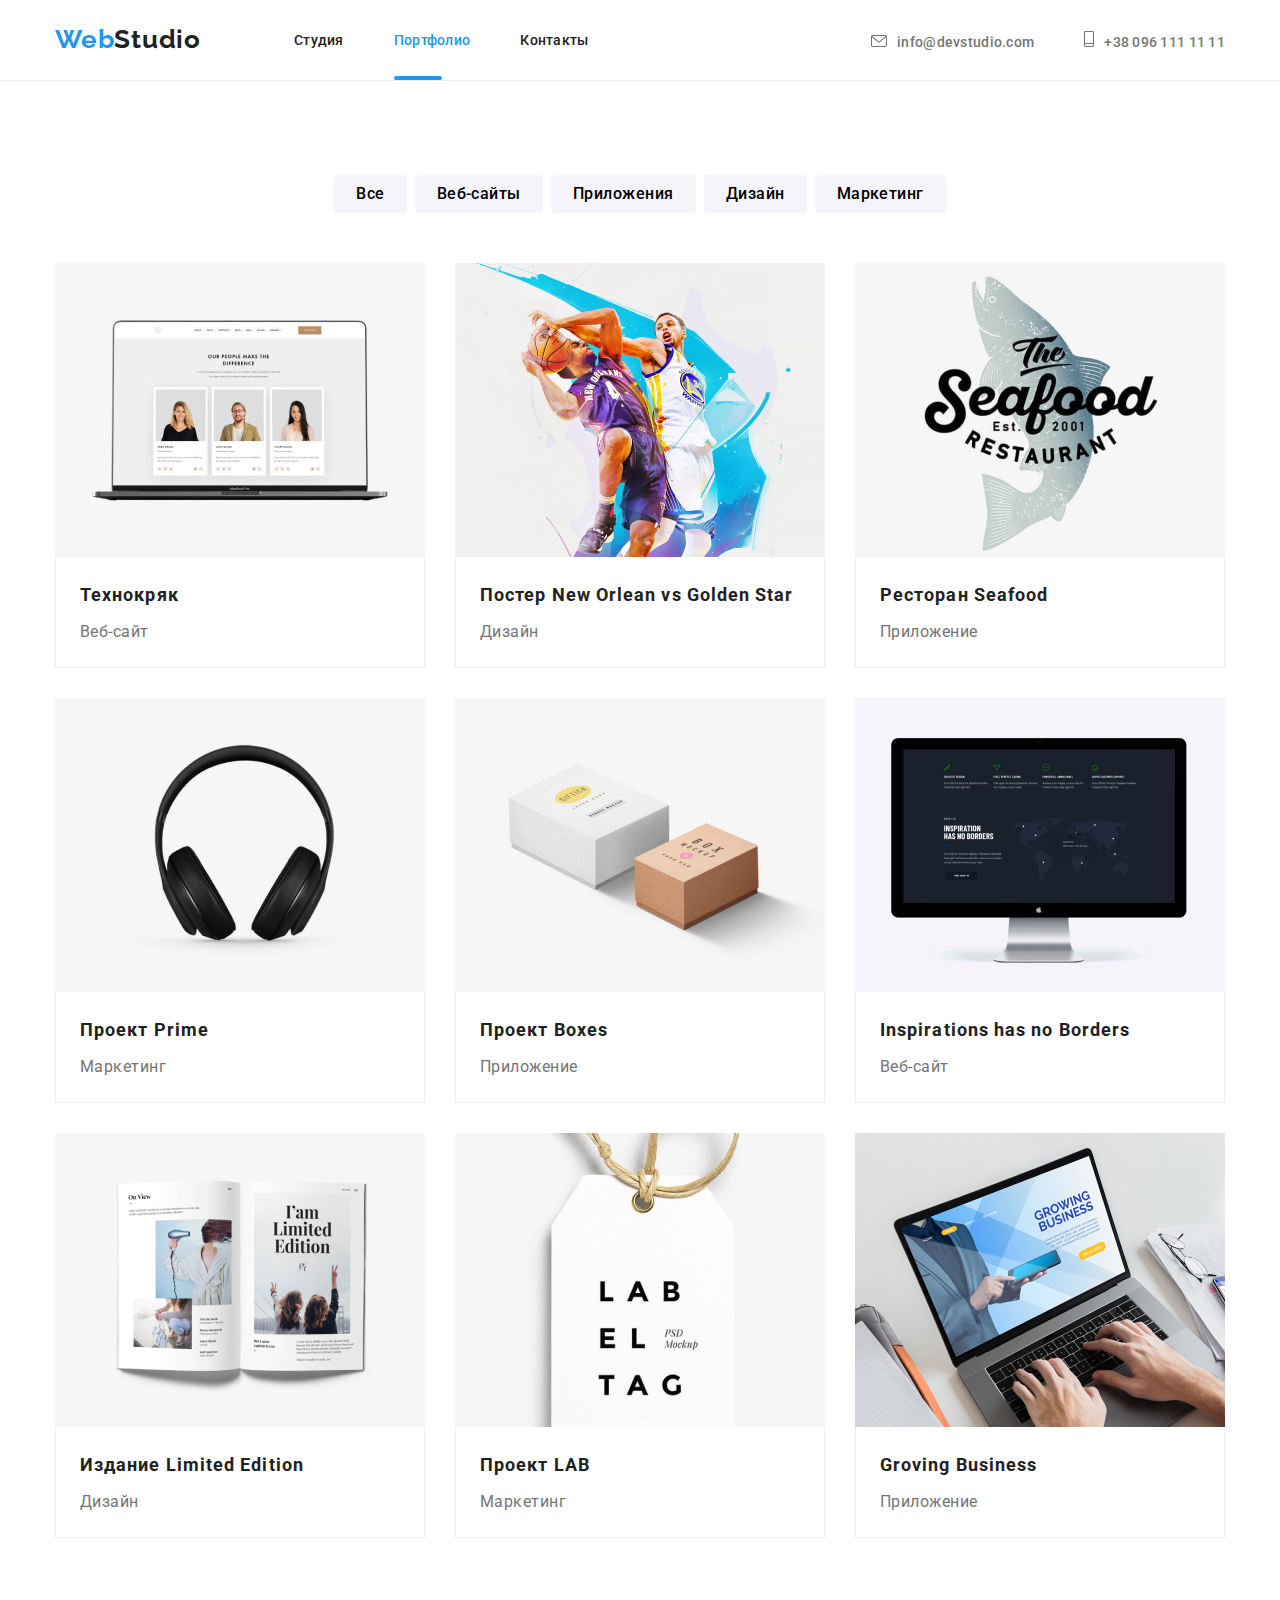
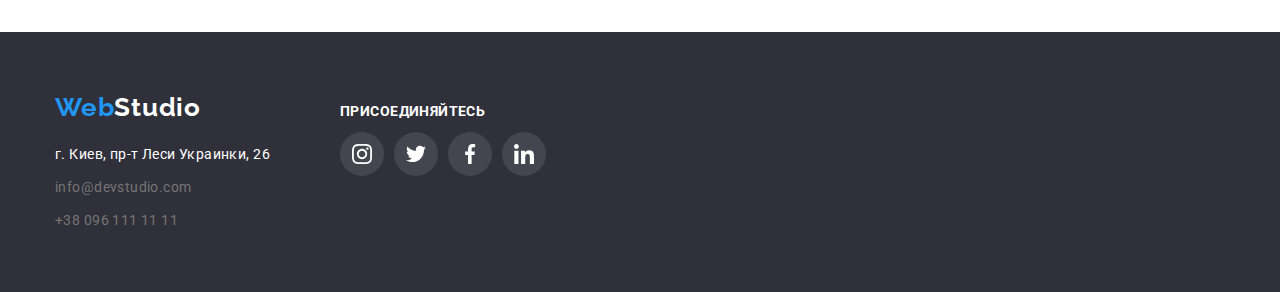
==== portfolio.html @ c494c152 "clone repositopiy" ====
<!DOCTYPE html>
<html lang="en">
<head>
    <meta charset="UTF-8">
    <meta name="viewport" content="width=device-width, initial-scale=1.0">
    <title>Document</title>
    <link href="https://fonts.googleapis.com/css2?family=Raleway:wght@700&family=Roboto:wght@400;500;700;900&display=swap" rel="stylesheet"
    />
    <link rel="stylesheet" href="https://cdnjs.cloudflare.com/ajax/libs/modern-normalize/1.0.0/modern-normalize.min.css"
    >
    <link rel="stylesheet" href="./css/common.css">
    <link rel="stylesheet" href="./css/portfolio.css">
</head>
<body>
    <header class="page-header">

         <!--Навигация на другие страницы-->
         <div class="container header-main">
             <div class="navigation">
                <nav class="nav">
            <a href="./index.html" class="logo">Web<span class="logo-studio-header">Studio</span> </a>

            <ul class="site-nav list">
                <li class="site-nav-link"><a href="./index.html" class="link">Студия</a></li>
                <li class="site-nav-link"><a href="./portfolio.html" class="link current">Портфолио</a></li>
                <li class="site-nav-link"><a href="" class="link">Контакты</a></li>
            </ul>

                </nav>
             </div>
             <div class="header-footer-contacts">
                <ul class="contacts list">
                    <li class="footer-adress-contacts"><a href="mailto:info@devstudio.com" 
                        class="link mail-link">
                        <svg class="link-icon-envelope" width="16" height="12">
                            <use href="./images/sprite.svg#icon-envelope"></use>
                        </svg>info@devstudio.com</a>
                    </li>
                    <li class="footer-adress-contacts"><a href="tel:380961111111" 
                        class="link mail-link">
                        <svg class="link-icon-phone" width="10" height="16">
                             <use href="./images/sprite.svg#icon-phone"></use>
                        </svg>+38 096 111 11 11</a>
                    </li>
                </ul>
            </div>
         </div>
        
        

    </header>

    <main>
       
        <!--Блок герой-->
        <section class="hero">
            <div class="container container-portfolio">
                <!-- <h1 class="hero-title" > Our servicing</h1> -->

                <!-- Список фильтров страницы -->
                <ul class="filter list">
                    <li class="filter-item">  
                        <button class="button secondary link-filter">Все</button>                
                    </li>
                    <li class="filter-item">
                        <button class="button secondary link-filter">Веб-сайты</button>           
                    </li>    
                    <li class="filter-item">
                        <button class="button secondary link-filter">Приложения</button>                
                    </li>
                    <li class="filter-item">
                        <button class="button secondary link-filter">Дизайн</button>                
                    </li>
                    <li class="filter-item">
                        <button class="button secondary link-filter">Маркетинг</button>         
                    </li>
                </ul>

                <!-- Перечень работ/услуг студии -->
                <ul class="examples list">
                    <li class="examples-title-case examples-border">
                        
                            <a href="">
                                <div class="card-thumb">
                                    <img src="./images/techno_kryak.jpg" alt="картинка с ноутбуком"  class="picture">
                                    <div class="card-thumb-overlay">
                                        <p class="card-thumb-text">Технокряк это современная 
                                            площадка распространения коронавируса. Компании используют 
                                            эту платформу для цифрового шпионажа и атак на защищённые 
                                            сервера конкурентов.
                                        </p>
                                    </div>                                    
                                </div>
                                <div class="our-projects">
                                    <h3 class="title-examples">Технокряк</h3>
                                    <p class="title-text">Веб-сайт</p>
                                </div>                                                                
                            </a>              
                    </li>
                    <li class="examples-title-case examples-border">
                        <a href="">
                            <div class="card-thumb">
                                <img src="./images/poster_no.jpg" alt="картинка с изображением игрокв в баскетбол" class="picture">
                                <div class="card-thumb-overlay">
                                    <p class="card-thumb-text">Технокряк это современная 
                                        площадка распространения коронавируса. Компании используют 
                                        эту платформу для цифрового шпионажа и атак на защищённые 
                                        сервера конкурентов.
                                    </p>
                                </div>                                    
                            </div>                            
                            <div class="our-projects">
                                <h3 class="title-examples">Постер New Orlean vs Golden Star</h3>
                                <p class="title-text">Дизайн</p>                                
                            </div>                    
                        </a>
                    </li>
                    <li class="examples-title-case examples-border">
                        <a href="">
                            <div class="card-thumb">
                                <img src="./images/restorant_seafood.jpg" alt="картинка с изображением рыбы" class="picture">
                                <div class="card-thumb-overlay">
                                    <p class="card-thumb-text">Технокряк это современная 
                                        площадка распространения коронавируса. Компании используют 
                                        эту платформу для цифрового шпионажа и атак на защищённые 
                                        сервера конкурентов.
                                    </p>
                                </div>                                    
                            </div>                    
                            <div class="our-projects">
                                <h3 class="title-examples">Ресторан Seafood</h3>
                                <p class="title-text">Приложение</p>                                
                            </div>                        
                        </a>
                    </li>
                    <li class="examples-title-case examples-border">
                        <a href="">
                            <div class="card-thumb">
                                <img src="./images/projekt_prime.jpg" alt="картинка с изображением наушников" class="picture">
                                <div class="card-thumb-overlay">
                                    <p class="card-thumb-text">Технокряк это современная 
                                        площадка распространения коронавируса. Компании используют 
                                        эту платформу для цифрового шпионажа и атак на защищённые 
                                        сервера конкурентов.
                                    </p>
                                </div>                                    
                            </div>
                            <div class="our-projects">
                                <h3 class="title-examples">Проект Prime</h3>
                                <p class="title-text">Маркетинг</p>
                            </div>                       
                        </a>
                    </li>
                    <li class="examples-title-case examples-border">
                        <a href="">
                            <div class="card-thumb">
                                <img src="./images/project_boxes.jpg" alt="картинка с изображением коробок" class="picture">
                                <div class="card-thumb-overlay">
                                    <p class="card-thumb-text">Технокряк это современная 
                                        площадка распространения коронавируса. Компании используют 
                                        эту платформу для цифрового шпионажа и атак на защищённые 
                                        сервера конкурентов.
                                    </p>
                                </div>                                    
                            </div>                           
                            <div class="our-projects">
                                <h3 class="title-examples">Проект Boxes</h3>
                                <p class="title-text">Приложение</p>
                            </div>                        
                        </a>
                    </li>
                    <li class="examples-title-case examples-border">
                        <a href="">
                            <div class="card-thumb">
                                <img src="./images/inspiration_has_no_borders.jpg" alt="картинка с изображением экрана монитора" class="picture">
                                <div class="card-thumb-overlay">
                                    <p class="card-thumb-text">Технокряк это современная 
                                        площадка распространения коронавируса. Компании используют 
                                        эту платформу для цифрового шпионажа и атак на защищённые 
                                        сервера конкурентов.
                                    </p>
                                </div>                                    
                            </div>                             
                            <div class="our-projects">
                                <h3 class="title-examples">Inspirations has no Borders</h3>
                                <p class="title-text">Веб-сайт</p>
                            </div>                      
                        </a>
                    </li>
                    <li class="examples-title-case examples-border">
                        <a href="">
                            <div class="card-thumb">
                                <img src="./images/limited_edition.jpg" alt="картинка с изображением книги Limited Edition" class="picture">
                                <div class="card-thumb-overlay">
                                    <p class="card-thumb-text">Технокряк это современная 
                                        площадка распространения коронавируса. Компании используют 
                                        эту платформу для цифрового шпионажа и атак на защищённые 
                                        сервера конкурентов.
                                    </p>
                                </div>                                    
                            </div>
                            <div class="our-projects">
                                <h3 class="title-examples">Издание Limited Edition</h3>
                                <p class="title-text">Дизайн</p>
                            </div>                    
                        </a>
                    </li>
                    <li class="examples-title-case examples-border">
                        <a href="">
                            <div class="card-thumb">
                                <img src="./images/project_lab.jpg" alt="картинка с изображением лейбла" class="picture">
                                <div class="card-thumb-overlay">
                                    <p class="card-thumb-text">Технокряк это современная 
                                        площадка распространения коронавируса. Компании используют 
                                        эту платформу для цифрового шпионажа и атак на защищённые 
                                        сервера конкурентов.
                                    </p>
                                </div>                                    
                            </div>                           
                            <div class="our-projects">
                                <h3 class="title-examples">Проект LAB</h3>
                                <p class="title-text">Маркетинг</p>
                            </div>                       
                        </a>
                    </li>
                    <li class="examples-title-case examples-border">
                        <a href="">
                            <div class="card-thumb">
                                <img src="./images/growing_business.jpg" alt="картинка с изображением ноутбука" class="picture">
                                <div class="card-thumb-overlay">
                                    <p class="card-thumb-text">Технокряк это современная 
                                        площадка распространения коронавируса. Компании используют 
                                        эту платформу для цифрового шпионажа и атак на защищённые 
                                        сервера конкурентов.
                                    </p>
                                </div>                                    
                            </div>                              
                            <div class="our-projects">
                                <h3 class="title-examples">Groving Business</h3>
                                <p class="title-text">Приложение</p>
                            </div>                        
                        </a>
                    </li>
                </ul>
            </div>
            
        </section>

    </main>

     <!--Футер-->
     
     <footer class="footer">
        <div class="container footer-container">
             <div class="footer-left-part">
                 <a href="./index.html" class="logo footer-logo">Web<span class="logo-studio-footer">Studio</span> </a> 
                 <address class="adress">
                     <p class="footer-adress">г. Киев, пр-т Леси Украинки, 26</p>
                     <ul class="contacts list footer-contacts">
                         <li><a href="mailto:info@devstudio.com" class="link footer-adress-contacts footer-mail">info@devstudio.com</a></li>
                         <li><a href="tel:380961111111" class="link footer-adress-contacts footer-tel">+38 096 111 11 11</a></li>
                     </ul>   
                 </address> 
             </div>
             <div class="footer-center">
                 <b class="footer-losung">присоединяйтесь</b>
                 <ul class="actions list">
                 <li>
                     <a href="" class="link-icon-footer">
                         <svg class="link-icon-picture-footer">
                             <use href="./images/sprite.svg#icon-insta_footer_wite"></use>
                         </svg>
                     </a>
                 </li>
                 <li>
                     <a href="" class="link-icon-footer">
                         <svg class="link-icon-picture-footer">
                             <use href="./images/sprite.svg#icon-twitter_footer_wite"></use>
                         </svg>
                     </a>
                 </li>
                 <li>
                     <a href="" class="link-icon-footer">
                         <svg class="link-icon-picture-footer">
                             <use href="./images/sprite.svg#icon-facebook_footer_wite"></use>
                         </svg>
                     </a>
                 </li>
                 <li>
                     <a href="" class="link-icon-footer">
                         <svg class="link-icon-picture-footer">
                             <use href="./images/sprite.svg#icon-linkedin_footer_wite"></use>
                         </svg>
                     </a>
                 </li>
                 </ul>
             </div>
             
         </div>    
     </footer>
    
     

</body>
</html>
---- css/common.css ----
:root {
    --primary-text-color: #757575;
    --title-text-color: #212121;
    --accent-color: #2196F3;
    --background-color-main: #E5E5E5;
    --background-color-primary: #F5F4FA;
    --background-color-header: #FFFFFF;
    --background-color-footer: #2F303A;
    --footer-color: rgba(255, 255, 255, 0.6);
    }

img{
    display: block;
}

.container {
    margin: 0 auto;
    width: 1200px;
    padding: 0 15px;
}

body {
    background-color: var(--background-color-main)
    color:  var(--primary-text-color);
    
    font-family: Roboto, sans-serif;
    }
   
    /* Logotype */
.logo {
    color: var(--accent-color);
    font-family: Raleway, sans-serif;
    font-weight: bold;
    font-size: 26px;
    line-height: 1.2;
    letter-spacing: 0.03em;
    text-decoration: none;
    stop-opacity: ;
    margin-right: 93px;
}

.logo-studio-header {
    color: var(--title-text-color);
}

    /* Button */

    
.button {
    font-family: inherit;
    border-radius: 4px;
    border: none;
    cursor: pointer;
}


    /* header */

.link{
    transition: color 250ms cubic-bezier(0.4, 0, 0.2, 1);
}

.link:hover,
.link:focus {
    color: var(--accent-color);
}

.site-nav a{
    color: var(--title-text-color);  
    text-decoration: none;  
}

.container.header-main {
    display: flex;
    align-items: center;
    justify-content: space-between;
}

.nav {
    display: flex;
    align-items: center;
}

.site-nav {
    display: flex;
}

.site-nav-link{
    display: block;
    padding-top: 32px;
    padding-bottom: 32px;    
}

.site-nav .site-nav-link:not(:last-child){
    margin-right: 50px;   
}

.contacts {
    display: flex;
    align-items: baseline;
}

.contacts .footer-adress-contacts+.footer-adress-contacts{
    margin-left: 50px;
}

.link-icon-envelope,
.link-icon-phone{
    fill: var(--primary-text-color);
    margin-right: 10px;
}

.mail-link{
    transition: fill 250ms cubic-bezier(0.4, 0, 0.2, 1),
                cursor 250ms cubic-bezier(0.4, 0, 0.2, 1);
}

.mail-link:hover .link-icon-envelope,
.mail-link:focus .link-icon-envelope,
.mail-link:hover .link-icon-phone,
.mail-link:focus .link-icon-phone{
    fill: var(--accent-color);
    cursor: pointer;
}



/* Hero */

.hero-title {
    color: var(--title-text-color)
    font-weight: 900;
    font-size: 44px;
    line-height: 1.4;
    letter-spacing: 0.06em;
    margin-top: 0;
    margin-bottom: 30;
}

.page-header {
    font-weight: 500;
    font-size: 14px;
    line-height: 16px;
    letter-spacing: 0.02em;
    }

/* Current */

.actions {
    display: flex;
    justify-content: space-between;
       
}

.link-icon{
    display: flex;
    justify-content: center;
    align-items: center;
    width: 44px;
    height: 44px;
    border-radius: 50%;
    padding: 0;
    border: none; 
    transition: background-color 250ms cubic-bezier(0.4, 0, 0.2, 1),
                fill 250ms cubic-bezier(0.4, 0, 0.2, 1);   
}

.link-icon-picture {
    justify-content: space-between;
    width: 20px;
    height: 20px;
    fill: #AFB1B8;
    background-repeat: no-repeat;
    background-position: center;
}

.link-icon:hover,
.link-icon:focus{
   background-color: var(--accent-color);
}

.link-icon:hover .link-icon-picture,
.link-icon:focus .link-icon-picture {
    fill: var(--background-color-header);
}

.site-nav-link{
    position: relative;
}

.current::after{
    display: inline-block;
    position: absolute;
    content: "";
    width: 48px;
    height: 4px;
    left: 0;
    bottom: 0;

    background: #2196F3;
    border-radius: 2px;
}

.site-nav .link.current {
    color: var(--accent-color);    
}

.contacts a {
    text-decoration: none;
    color: inherit;    
}

.list {
    list-style: none;
    padding: 0;
    margin: 0;
    }


    /*  Footer */

.adress p{
    color: var(--background-color-header);
    font-size: 14px;
    line-height: 1.7;
    letter-spacing: 0.03em;
    font-style: normal;
}

.footer-contacts{
    flex-direction: column;
   display: flex; 
}

.footer-logo{
    display: inline-block;
    margin-right: 0;
    margin-bottom: 20px;
}

.footer-adress{
    margin-top: 0;
    margin-bottom: 9px;
}

.footer-mail{
    display: block;
    margin-bottom: 9px;
}

.footer-tel{
    display: block;
}

.footer {
    background-color: var(--background-color-footer);
    padding-top: 60px;
    padding-bottom: 60px;
}

.logo-studio-footer {
    color: var(--background-color-header);
    }

.adress .footer-adress-contacts {
    color: var(--footer-color);
    font-style: normal;
    font-weight: normal;
    font-size: 14px;
    line-height: 1.71;
    letter-spacing: 0.03em;

}

.contacts .footer-adress-contacts {
    color: var(--primary-text-color);
}

.footer-container{
    display: flex;
    align-items: baseline;
}

.footer-center{
    margin-left: 70px;
}


.footer-center li:last-child .link-icon-footer{
    margin-right: 0;
}

.footer-losung{
    color: var(--background-color-header);
    font-size: 14px;
    line-height: 1.14px;
    letter-spacing: 0.03em;
    text-transform: uppercase;
    margin-bottom: 20px;
    display: inline-block;
}

.link-icon-footer{
    display: flex;
    justify-content: center;
    align-items: center;
    width: 44px;
    height: 44px;
    border-radius: 50%;
    background-color: rgba(255, 255, 255, 0.1);
    margin-right: 10px; 
    transition: background-color 250ms cubic-bezier(0.4, 0, 0.2, 1),
                fill 250ms cubic-bezier(0.4, 0, 0.2, 1);
}

.link-icon-picture-footer{
    justify-content: space-between;
    width: 20px;
    height: 20px;
    fill: var(--background-color-header);
    background-repeat: no-repeat;
    background-position: center;
}

.link-icon-footer:hover,
.link-icon-footer:focus{
   background-color: var(--accent-color);
}

.link-icon-footer:hover .link-icon-picture-footer,
.link-icon-footer:focus .link-icon-picture-footer {
    fill: var(--background-color-header);
---- css/portfolio.css ----
body {
    color: var(--title-text-color);
    background-color: var(--background-color-header);   
}

.page-header {
border-bottom: 1px solid #ECECEC;
}


/* Button */

.button.secondary {
    font-weight: 500;
    font-size: 16px;
    line-height: 1.62;
    letter-spacing: 0.03em; 
    padding: 6px 22px;  
    background-color: var(--background-color-primary);
}

.link-filter{
    transition: color 250ms cubic-bezier(0.4, 0, 0.2, 1),
                background-color 250ms cubic-bezier(0.4, 0, 0.2, 1);
}

.link-filter:hover,
.link-filter:focus {
    color: var(--background-color-header);
    background-color: var(--accent-color);
}

.hero{
    padding-top: 94px;
    padding-bottom: 94px;
}

.filter{
    display: flex;
    justify-content: center;
    margin-bottom: 50px;
    }

.filter .filter-item + .filter-item{
    margin-left: 8px;
}

.examples{
    display: flex;
    flex-wrap: wrap;
}

.examples-title-case:hover{
    box-shadow: 0px 1px 1px rgba(0, 0, 0, 0.12),
        0px 4px 4px rgba(0, 0, 0, 0.06),
        1px 4px 6px rgba(0, 0, 0, 0.16);
}







/* ---------------------------- */
.card-thumb-text{
    position: absolute;
    display: block;
    font-style: normal;
    font-size: 18px;
    line-height: 1.555;
    letter-spacing: 0.03em;
    color: var(--background-color-primary);
    /* left: 35px;
    top: 40px; */
    width: 100%;
    height: 100%;
    opacity: 0;
    left: 50%;
    top: 50%;
    transform: translate(-50%, -50%);
    padding: 63px 24px;
    margin: 0;    
}

.examples-title-case{
    transition: box-shadow 250ms cubic-bezier(0.4, 0, 0.2, 1),
              opacity 250ms cubic-bezier(0.4, 0, 0.2, 1);
}

.card-thumb{
    position: relative;
    overflow: hidden;
}


.examples-title-case:hover .card-thumb-text{
    opacity: 1;
}

.examples-title-case:hover .card-thumb-overlay{
    opacity: 1;
}

.card-thumb-overlay{
    position: absolute;
    width: 370px;
    height: 294px;
    background: rgba(33, 150, 243, 0.9);
    opacity: 1;
    transform: translateY(0);
    transition: transform 250ms cubic-bezier(0.4, 0, 0.2, 1);
}    
    


/* ----------------Animation-------------- */

.card-thumb:hover .card-thumb-overlay{
    transform: translateY(-100%);}

/* ------------------ */













.our-projects {
    border: 1px solid #EEEEEE;
    border-top: none;
    padding: 20px 24px;
}

.examples-title-case:not(:nth-child(3n)){
    margin-right: 30px;
}

.examples-title-case:not(:nth-last-child(-n+3)){
    margin-bottom: 30px;
}

.examples a {
    color: inherit;   
    text-decoration: none; 
}

.title-examples {
    color: var(--title-text-color);
    font-size: 18px;
    line-height: 2;
    letter-spacing: 0.06em;
    margin-top: 0;
    margin-bottom: 4px;
}

.title-text {
    color: var(--primary-text-color);
    font-weight: 400;
    font-size: 16px;
    line-height: 1.87;  
    letter-spacing: 0.03em;
    margin-top: 0; 
    margin-bottom: 0;  
}

.picture {
    display: block;
}
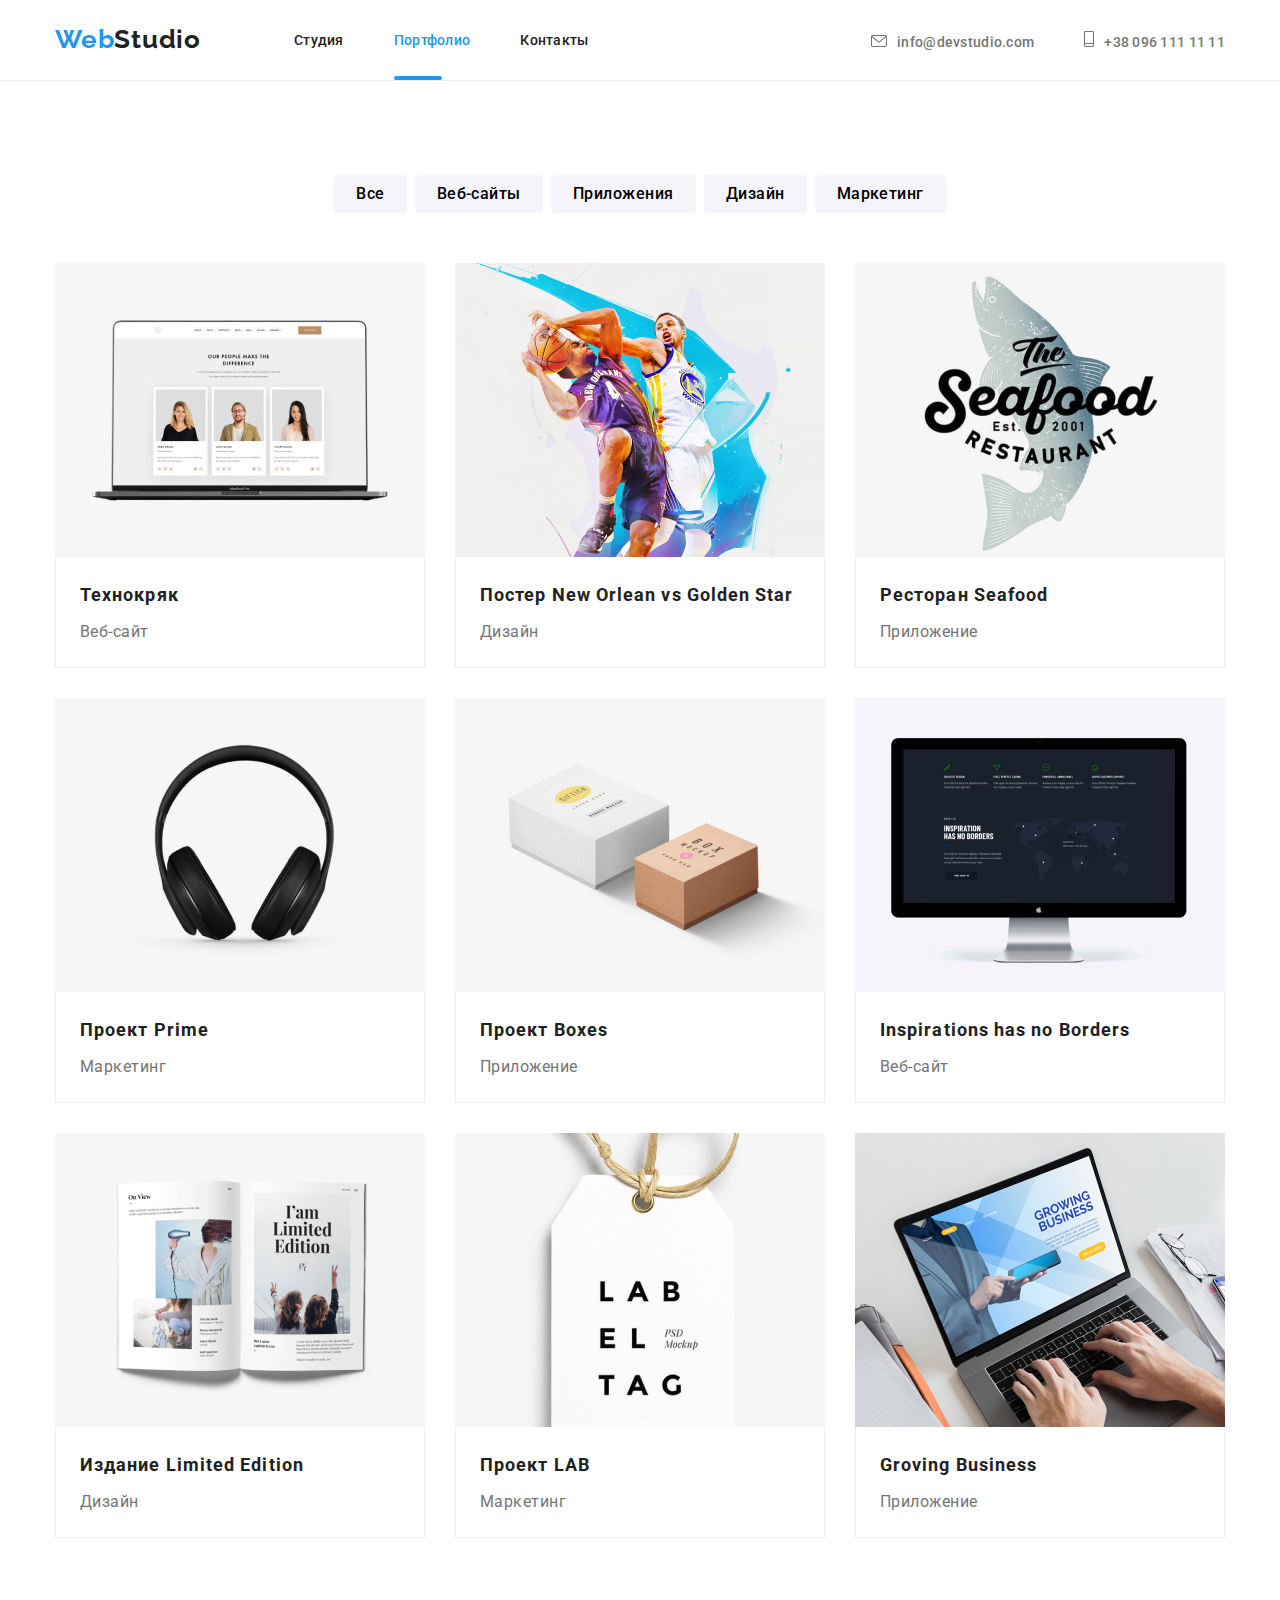
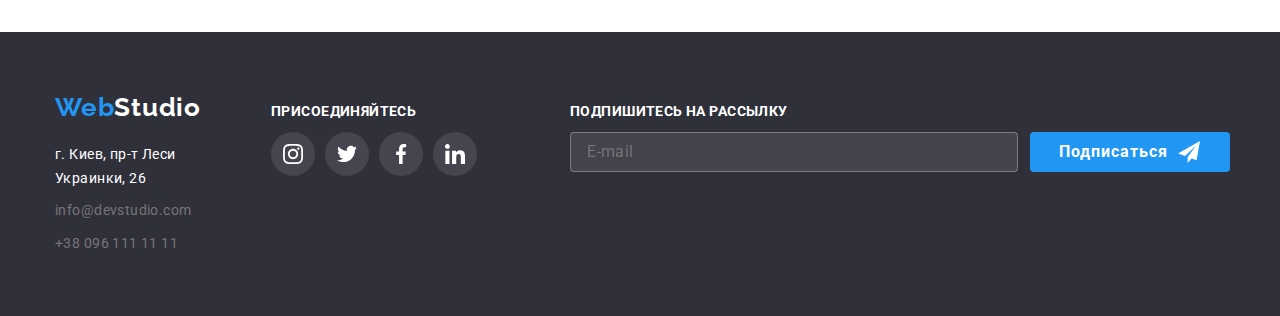
==== commit 07caa3df: "idk... texarea" ====
--- a/portfolio.html
+++ b/portfolio.html
@@ -295,6 +295,24 @@
                  </li>
                  </ul>
              </div>
+             <form class="form-footer">
+                <b class="footer-losung">подпишитесь на рассылку</b>
+                <div class="form-footer-sing">
+                     <div class="form-field-footer">
+                        <label for="mail" class="form-label">                            
+                        </label>
+                        <input type="email" class="form-input-footer"
+                        name="mail" id="mail" placeholder="E-mail">
+                    </div>
+                    <button type="submit" class="button-footer-form">Подписаться
+                        <svg class="icon-footer-send" width="22" height="22">
+                            <use href="./images/sprite.svg#icon-icon-send"></use>
+                        </svg>
+                    </button>
+                </div>
+               
+
+            </form>
              
          </div>    
      </footer>
--- a/css/common.css
+++ b/css/common.css
@@ -1,3 +1,7 @@
+
+
+
+
 
 :root {
     --primary-text-color: #757575;
@@ -332,3 +336,72 @@
 .link-icon-footer:focus .link-icon-picture-footer {
     fill: var(--background-color-header);
 
+}
+
+
+/* =========================== Footer form ===================================================== */
+
+
+
+.form-input-footer{
+    width: 1600px;
+    height: 252px;
+    background-color: rgba(255, 255, 255, 0.1);
+    font-size: 16px;
+    line-height: 1.25;
+    /* display: flex;
+    align-items: center; */
+    letter-spacing: 0.03em;
+    margin-left: 93px;
+    margin-bottom: 0;
+    margin-right: 12px;
+    padding-left: 16px;
+
+    color: rgba(255, 255, 255, 0.6);
+    /* padding: 16px 15px; */
+}
+
+.form-footer-sing {
+    display: flex;
+}
+
+.button-footer-form{
+    width: 200px;
+    height: 40px;
+    font-weight: bold;
+    font-size: 16px;
+    line-height: 1.87;
+    display: flex;
+    align-items: center;
+    text-align: center;
+    letter-spacing: 0.06em;
+    color: var(--background-color-header);
+    background-color:var(--accent-color);
+    font-family: inherit;
+    border-radius: 4px;
+    border: none;
+    cursor: pointer;
+    padding-left: 29px;
+}
+
+
+.form-field-footer input{
+    width: 448px;
+    height: 40px;
+    border: 1px solid rgba(255, 255, 255, 0.3);
+    box-sizing: border-box;
+    filter: drop-shadow(0px 4px 4px rgba(0, 0, 0, 0.15));
+    border-radius: 4px;
+}
+
+.icon-footer-send{
+    /* margin-top: 15px; */
+    /* display: flex; */
+    /* justify-content: center; */
+    display: inline-block;
+    margin-left: 10px;
+}
+
+.form-footer b{
+    margin-left: 93px;
+}
